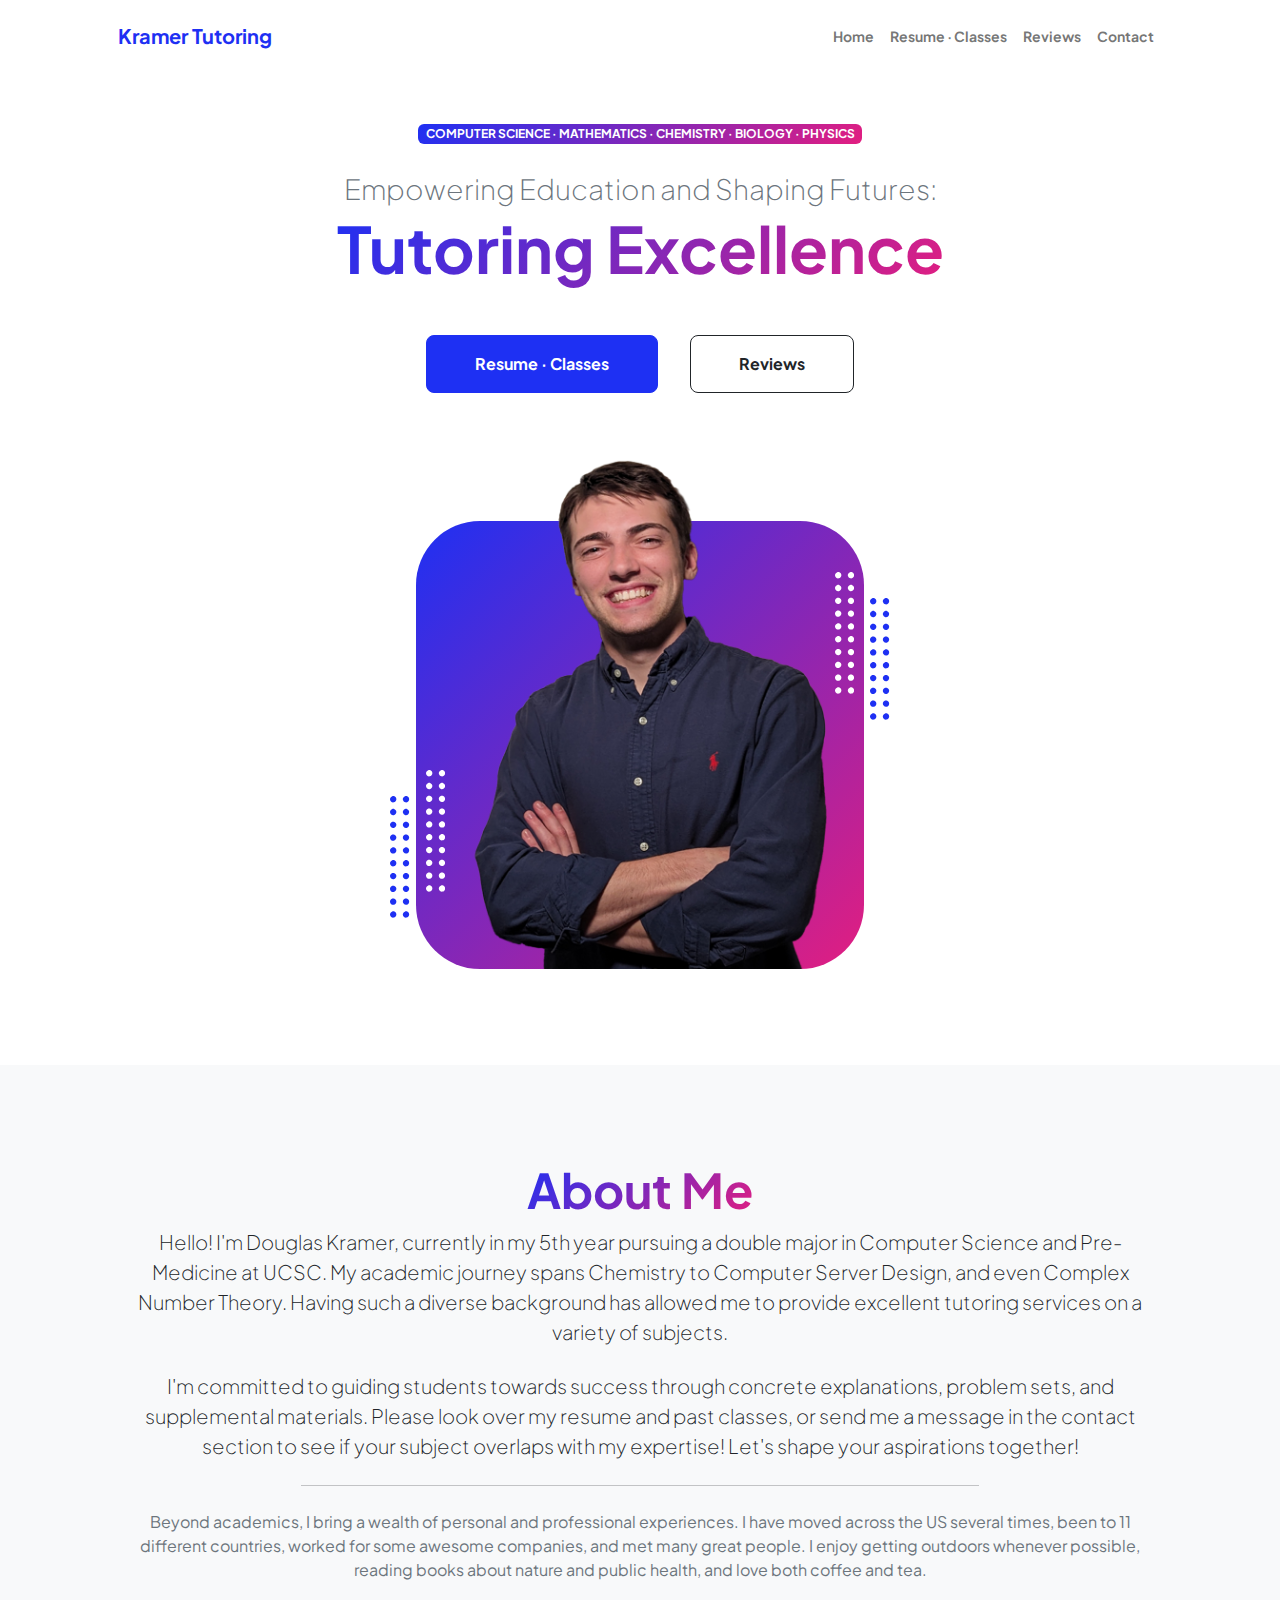
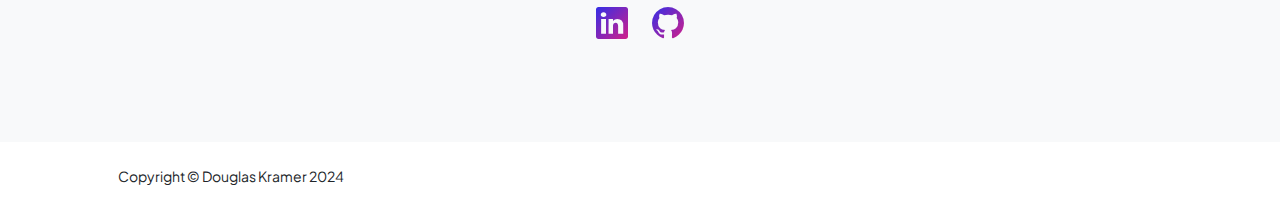
==== index.html @ 191ca3af "fixed Resume page's navbar" ====
<!DOCTYPE html>
<html lang="en">
    <head>
        <meta charset="utf-8" />
        <meta name="viewport" content="width=device-width, initial-scale=1, shrink-to-fit=no" />
        <meta name="description" content="" />
        <meta name="author" content="" />
        <title>Kramer Tutoring</title>
        <!-- Favicon-->
        <link rel="icon" type="image/x-icon" href="assets/favicon.ico" />
        <!-- Custom Google font-->
        <link rel="preconnect" href="https://fonts.googleapis.com" />
        <link rel="preconnect" href="https://fonts.gstatic.com" crossorigin />
        <link href="https://fonts.googleapis.com/css2?family=Plus+Jakarta+Sans:wght@100;200;300;400;500;600;700;800;900&amp;display=swap" rel="stylesheet" />
        <!-- Bootstrap icons-->
        <link href="https://cdn.jsdelivr.net/npm/bootstrap-icons@1.8.1/font/bootstrap-icons.css" rel="stylesheet" />
        <!-- Core theme CSS (includes Bootstrap)-->
        <link href="css/styles.css" rel="stylesheet" />
    </head>
    <body class="d-flex flex-column h-100">
        <main class="flex-shrink-0">
            <!-- Navigation-->
            <nav class="navbar navbar-expand-lg navbar-light bg-white py-3">
                <div class="container px-5">
                    <a class="navbar-brand" href="index.html"><span class="fw-bolder text-primary">Kramer Tutoring</span></a>
                    <button class="navbar-toggler" type="button" data-bs-toggle="collapse" data-bs-target="#navbarSupportedContent" aria-controls="navbarSupportedContent" aria-expanded="false" aria-label="Toggle navigation"><span class="navbar-toggler-icon"></span></button>
                    <div class="collapse navbar-collapse" id="navbarSupportedContent">
                        <ul class="navbar-nav ms-auto mb-2 mb-lg-0 small fw-bolder">
                            <li class="nav-item"><a class="nav-link" href="index.html">Home</a></li>
                            <li class="nav-item"><a class="nav-link" href="resume.html">Resume &middot; Classes</a></li>
                            <li class="nav-item"><a class="nav-link" href="reviews.html">Reviews</a></li>
                            <li class="nav-item"><a class="nav-link" href="contact.html">Contact</a></li>
                        </ul>
                    </div>
                </div>
            </nav>
            <!-- Header-->
            <header class="py-5">
                <div class="container px-5 pb-5">
                    <div class="row gx-5 align-items-center">
                        <div class="col-xxl-5">
                            <!-- Header text content-->
                            <div class="text-center text-xxl-start">
                                <div class="badge bg-gradient-primary-to-secondary text-wrap text-white mb-4"><div class="text-uppercase">Computer Science &middot; Mathematics &middot; Chemistry &middot; Biology &middot; Physics</div></div>
                                <div class="fs-3 fw-light text-muted">Empowering Education and Shaping Futures:</div>
                                <h1 class="display-3 fw-bolder mb-5"><span class="text-gradient d-inline">Tutoring Excellence</span></h1>
                                <div class="d-grid gap-3 d-sm-flex justify-content-sm-center justify-content-xxl-start mb-3">
                                    <a class="btn btn-primary btn-lg px-5 py-3 me-sm-3 fs-6 fw-bolder" href="resume.html">Resume &middot; Classes</a>
                                    <a class="btn btn-outline-dark btn-lg px-5 py-3 fs-6 fw-bolder" href="reviews.html">Reviews</a>
                                </div>
                            </div>
                        </div>
                        <div class="col-xxl-7">
                            <!-- Header profile picture-->
                            <div class="d-flex justify-content-center mt-5 mt-xxl-0">
                                <div class="profile bg-gradient-primary-to-secondary">
                                    <!-- TIP: For best results, use a photo with a transparent background like the demo example below-->
                                    <!-- Watch a tutorial on how to do this on YouTube (link)-->
                                    <img class="profile-img" src="assets/profile1.png" alt="..." />
                                    <div class="dots-1">
                                        <!-- SVG Dots-->
                                        <svg version="1.1" xmlns="http://www.w3.org/2000/svg" xmlns:xlink="http://www.w3.org/1999/xlink" x="0px" y="0px" viewBox="0 0 191.6 1215.4" style="enable-background: new 0 0 191.6 1215.4" xml:space="preserve">
                                            <g transform="translate(0.000000,1280.000000) scale(0.100000,-0.100000)">
                                                <path d="M227.7,12788.6c-105-35-200-141-222-248c-43-206,163-412,369-369c155,32,275,190,260,339c-11,105-90,213-190,262        C383.7,12801.6,289.7,12808.6,227.7,12788.6z"></path>
                                                <path d="M1507.7,12788.6c-151-50-253-216-222-362c25-119,136-230,254-255c194-41,395,142,375,339c-11,105-90,213-190,262        C1663.7,12801.6,1569.7,12808.6,1507.7,12788.6z"></path>
                                                <path d="M227.7,11508.6c-105-35-200-141-222-248c-43-206,163-412,369-369c155,32,275,190,260,339c-11,105-90,213-190,262        C383.7,11521.6,289.7,11528.6,227.7,11508.6z"></path>
                                                <path d="M1507.7,11508.6c-151-50-253-216-222-362c25-119,136-230,254-255c194-41,395,142,375,339c-11,105-90,213-190,262        C1663.7,11521.6,1569.7,11528.6,1507.7,11508.6z"></path>
                                                <path d="M227.7,10228.6c-105-35-200-141-222-248c-43-206,163-412,369-369c155,32,275,190,260,339c-11,105-90,213-190,262        C383.7,10241.6,289.7,10248.6,227.7,10228.6z"></path>
                                                <path d="M1507.7,10228.6c-105-35-200-141-222-248c-43-206,163-412,369-369c155,32,275,190,260,339c-11,105-90,213-190,262        C1663.7,10241.6,1569.7,10248.6,1507.7,10228.6z"></path>
                                                <path d="M227.7,8948.6c-105-35-200-141-222-248c-43-206,163-412,369-369c155,32,275,190,260,339c-11,105-90,213-190,262        C383.7,8961.6,289.7,8968.6,227.7,8948.6z"></path>
                                                <path d="M1507.7,8948.6c-105-35-200-141-222-248c-43-206,163-412,369-369c155,32,275,190,260,339c-11,105-90,213-190,262        C1663.7,8961.6,1569.7,8968.6,1507.7,8948.6z"></path>
                                                <path d="M227.7,7668.6c-105-35-200-141-222-248c-43-206,163-412,369-369c155,32,275,190,260,339c-11,105-90,213-190,262        C383.7,7681.6,289.7,7688.6,227.7,7668.6z"></path>
                                                <path d="M1507.7,7668.6c-105-35-200-141-222-248c-43-206,163-412,369-369c155,32,275,190,260,339c-11,105-90,213-190,262        C1663.7,7681.6,1569.7,7688.6,1507.7,7668.6z"></path>
                                                <path d="M227.7,6388.6c-105-35-200-141-222-248c-43-206,163-412,369-369c155,32,275,190,260,339c-11,105-90,213-190,262        C383.7,6401.6,289.7,6408.6,227.7,6388.6z"></path>
                                                <path d="M1507.7,6388.6c-105-35-200-141-222-248c-43-206,163-412,369-369c155,32,275,190,260,339c-11,105-90,213-190,262        C1663.7,6401.6,1569.7,6408.6,1507.7,6388.6z"></path>
                                                <path d="M227.7,5108.6c-105-35-200-141-222-248c-43-206,163-412,369-369c155,32,275,190,260,339c-11,105-90,213-190,262        C383.7,5121.6,289.7,5128.6,227.7,5108.6z"></path>
                                                <path d="M1507.7,5108.6c-105-35-200-141-222-248c-43-206,163-412,369-369c155,32,275,190,260,339c-11,105-90,213-190,262        C1663.7,5121.6,1569.7,5128.6,1507.7,5108.6z"></path>
                                                <path d="M227.7,3828.6c-105-35-200-141-222-248c-43-206,163-412,369-369c155,32,275,190,260,339c-11,105-90,213-190,262        C383.7,3841.6,289.7,3848.6,227.7,3828.6z"></path>
                                                <path d="M1507.7,3828.6c-105-35-200-141-222-248c-43-206,163-412,369-369c155,32,275,190,260,339c-11,105-90,213-190,262        C1663.7,3841.6,1569.7,3848.6,1507.7,3828.6z"></path>
                                                <path d="M227.7,2548.6c-105-35-200-141-222-248c-43-206,163-412,369-369c155,32,275,190,260,339c-11,105-90,213-190,262        C383.7,2561.6,289.7,2568.6,227.7,2548.6z"></path>
                                                <path d="M1507.7,2548.6c-105-35-200-141-222-248c-43-206,163-412,369-369c155,32,275,190,260,339c-11,105-90,213-190,262        C1663.7,2561.6,1569.7,2568.6,1507.7,2548.6z"></path>
                                                <path d="M227.7,1268.6c-105-35-200-141-222-248c-43-206,163-412,369-369c155,32,275,190,260,339c-11,105-90,213-190,262        C383.7,1281.6,289.7,1288.6,227.7,1268.6z"></path>
                                                <path d="M1507.7,1268.6c-105-35-200-141-222-248c-43-206,163-412,369-369c155,32,275,190,260,339c-11,105-90,213-190,262        C1663.7,1281.6,1569.7,1288.6,1507.7,1268.6z"></path>
                                            </g>
                                        </svg>
                                        <!-- END of SVG dots-->
                                    </div>
                                    <div class="dots-2">
                                        <!-- SVG Dots-->
                                        <svg version="1.1" xmlns="http://www.w3.org/2000/svg" xmlns:xlink="http://www.w3.org/1999/xlink" x="0px" y="0px" viewBox="0 0 191.6 1215.4" style="enable-background: new 0 0 191.6 1215.4" xml:space="preserve">
                                            <g transform="translate(0.000000,1280.000000) scale(0.100000,-0.100000)">
                                                <path d="M227.7,12788.6c-105-35-200-141-222-248c-43-206,163-412,369-369c155,32,275,190,260,339c-11,105-90,213-190,262        C383.7,12801.6,289.7,12808.6,227.7,12788.6z"></path>
                                                <path d="M1507.7,12788.6c-151-50-253-216-222-362c25-119,136-230,254-255c194-41,395,142,375,339c-11,105-90,213-190,262        C1663.7,12801.6,1569.7,12808.6,1507.7,12788.6z"></path>
                                                <path d="M227.7,11508.6c-105-35-200-141-222-248c-43-206,163-412,369-369c155,32,275,190,260,339c-11,105-90,213-190,262        C383.7,11521.6,289.7,11528.6,227.7,11508.6z"></path>
                                                <path d="M1507.7,11508.6c-151-50-253-216-222-362c25-119,136-230,254-255c194-41,395,142,375,339c-11,105-90,213-190,262        C1663.7,11521.6,1569.7,11528.6,1507.7,11508.6z"></path>
                                                <path d="M227.7,10228.6c-105-35-200-141-222-248c-43-206,163-412,369-369c155,32,275,190,260,339c-11,105-90,213-190,262        C383.7,10241.6,289.7,10248.6,227.7,10228.6z"></path>
                                                <path d="M1507.7,10228.6c-105-35-200-141-222-248c-43-206,163-412,369-369c155,32,275,190,260,339c-11,105-90,213-190,262        C1663.7,10241.6,1569.7,10248.6,1507.7,10228.6z"></path>
                                                <path d="M227.7,8948.6c-105-35-200-141-222-248c-43-206,163-412,369-369c155,32,275,190,260,339c-11,105-90,213-190,262        C383.7,8961.6,289.7,8968.6,227.7,8948.6z"></path>
                                                <path d="M1507.7,8948.6c-105-35-200-141-222-248c-43-206,163-412,369-369c155,32,275,190,260,339c-11,105-90,213-190,262        C1663.7,8961.6,1569.7,8968.6,1507.7,8948.6z"></path>
                                                <path d="M227.7,7668.6c-105-35-200-141-222-248c-43-206,163-412,369-369c155,32,275,190,260,339c-11,105-90,213-190,262        C383.7,7681.6,289.7,7688.6,227.7,7668.6z"></path>
                                                <path d="M1507.7,7668.6c-105-35-200-141-222-248c-43-206,163-412,369-369c155,32,275,190,260,339c-11,105-90,213-190,262        C1663.7,7681.6,1569.7,7688.6,1507.7,7668.6z"></path>
                                                <path d="M227.7,6388.6c-105-35-200-141-222-248c-43-206,163-412,369-369c155,32,275,190,260,339c-11,105-90,213-190,262        C383.7,6401.6,289.7,6408.6,227.7,6388.6z"></path>
                                                <path d="M1507.7,6388.6c-105-35-200-141-222-248c-43-206,163-412,369-369c155,32,275,190,260,339c-11,105-90,213-190,262        C1663.7,6401.6,1569.7,6408.6,1507.7,6388.6z"></path>
                                                <path d="M227.7,5108.6c-105-35-200-141-222-248c-43-206,163-412,369-369c155,32,275,190,260,339c-11,105-90,213-190,262        C383.7,5121.6,289.7,5128.6,227.7,5108.6z"></path>
                                                <path d="M1507.7,5108.6c-105-35-200-141-222-248c-43-206,163-412,369-369c155,32,275,190,260,339c-11,105-90,213-190,262        C1663.7,5121.6,1569.7,5128.6,1507.7,5108.6z"></path>
                                                <path d="M227.7,3828.6c-105-35-200-141-222-248c-43-206,163-412,369-369c155,32,275,190,260,339c-11,105-90,213-190,262        C383.7,3841.6,289.7,3848.6,227.7,3828.6z"></path>
                                                <path d="M1507.7,3828.6c-105-35-200-141-222-248c-43-206,163-412,369-369c155,32,275,190,260,339c-11,105-90,213-190,262        C1663.7,3841.6,1569.7,3848.6,1507.7,3828.6z"></path>
                                                <path d="M227.7,2548.6c-105-35-200-141-222-248c-43-206,163-412,369-369c155,32,275,190,260,339c-11,105-90,213-190,262        C383.7,2561.6,289.7,2568.6,227.7,2548.6z"></path>
                                                <path d="M1507.7,2548.6c-105-35-200-141-222-248c-43-206,163-412,369-369c155,32,275,190,260,339c-11,105-90,213-190,262        C1663.7,2561.6,1569.7,2568.6,1507.7,2548.6z"></path>
                                                <path d="M227.7,1268.6c-105-35-200-141-222-248c-43-206,163-412,369-369c155,32,275,190,260,339c-11,105-90,213-190,262        C383.7,1281.6,289.7,1288.6,227.7,1268.6z"></path>
                                                <path d="M1507.7,1268.6c-105-35-200-141-222-248c-43-206,163-412,369-369c155,32,275,190,260,339c-11,105-90,213-190,262        C1663.7,1281.6,1569.7,1288.6,1507.7,1268.6z"></path>
                                            </g>
                                        </svg>
                                        <!-- END of SVG dots-->
                                    </div>
                                    <div class="dots-3">
                                        <!-- SVG Dots-->
                                        <svg version="1.1" xmlns="http://www.w3.org/2000/svg" xmlns:xlink="http://www.w3.org/1999/xlink" x="0px" y="0px" viewBox="0 0 191.6 1215.4" style="enable-background: new 0 0 191.6 1215.4" xml:space="preserve">
                                            <g transform="translate(0.000000,1280.000000) scale(0.100000,-0.100000)">
                                                <path d="M227.7,12788.6c-105-35-200-141-222-248c-43-206,163-412,369-369c155,32,275,190,260,339c-11,105-90,213-190,262        C383.7,12801.6,289.7,12808.6,227.7,12788.6z"></path>
                                                <path d="M1507.7,12788.6c-151-50-253-216-222-362c25-119,136-230,254-255c194-41,395,142,375,339c-11,105-90,213-190,262        C1663.7,12801.6,1569.7,12808.6,1507.7,12788.6z"></path>
                                                <path d="M227.7,11508.6c-105-35-200-141-222-248c-43-206,163-412,369-369c155,32,275,190,260,339c-11,105-90,213-190,262        C383.7,11521.6,289.7,11528.6,227.7,11508.6z"></path>
                                                <path d="M1507.7,11508.6c-151-50-253-216-222-362c25-119,136-230,254-255c194-41,395,142,375,339c-11,105-90,213-190,262        C1663.7,11521.6,1569.7,11528.6,1507.7,11508.6z"></path>
                                                <path d="M227.7,10228.6c-105-35-200-141-222-248c-43-206,163-412,369-369c155,32,275,190,260,339c-11,105-90,213-190,262        C383.7,10241.6,289.7,10248.6,227.7,10228.6z"></path>
                                                <path d="M1507.7,10228.6c-105-35-200-141-222-248c-43-206,163-412,369-369c155,32,275,190,260,339c-11,105-90,213-190,262        C1663.7,10241.6,1569.7,10248.6,1507.7,10228.6z"></path>
                                                <path d="M227.7,8948.6c-105-35-200-141-222-248c-43-206,163-412,369-369c155,32,275,190,260,339c-11,105-90,213-190,262        C383.7,8961.6,289.7,8968.6,227.7,8948.6z"></path>
                                                <path d="M1507.7,8948.6c-105-35-200-141-222-248c-43-206,163-412,369-369c155,32,275,190,260,339c-11,105-90,213-190,262        C1663.7,8961.6,1569.7,8968.6,1507.7,8948.6z"></path>
                                                <path d="M227.7,7668.6c-105-35-200-141-222-248c-43-206,163-412,369-369c155,32,275,190,260,339c-11,105-90,213-190,262        C383.7,7681.6,289.7,7688.6,227.7,7668.6z"></path>
                                                <path d="M1507.7,7668.6c-105-35-200-141-222-248c-43-206,163-412,369-369c155,32,275,190,260,339c-11,105-90,213-190,262        C1663.7,7681.6,1569.7,7688.6,1507.7,7668.6z"></path>
                                                <path d="M227.7,6388.6c-105-35-200-141-222-248c-43-206,163-412,369-369c155,32,275,190,260,339c-11,105-90,213-190,262        C383.7,6401.6,289.7,6408.6,227.7,6388.6z"></path>
                                                <path d="M1507.7,6388.6c-105-35-200-141-222-248c-43-206,163-412,369-369c155,32,275,190,260,339c-11,105-90,213-190,262        C1663.7,6401.6,1569.7,6408.6,1507.7,6388.6z"></path>
                                                <path d="M227.7,5108.6c-105-35-200-141-222-248c-43-206,163-412,369-369c155,32,275,190,260,339c-11,105-90,213-190,262        C383.7,5121.6,289.7,5128.6,227.7,5108.6z"></path>
                                                <path d="M1507.7,5108.6c-105-35-200-141-222-248c-43-206,163-412,369-369c155,32,275,190,260,339c-11,105-90,213-190,262        C1663.7,5121.6,1569.7,5128.6,1507.7,5108.6z"></path>
                                                <path d="M227.7,3828.6c-105-35-200-141-222-248c-43-206,163-412,369-369c155,32,275,190,260,339c-11,105-90,213-190,262        C383.7,3841.6,289.7,3848.6,227.7,3828.6z"></path>
                                                <path d="M1507.7,3828.6c-105-35-200-141-222-248c-43-206,163-412,369-369c155,32,275,190,260,339c-11,105-90,213-190,262        C1663.7,3841.6,1569.7,3848.6,1507.7,3828.6z"></path>
                                                <path d="M227.7,2548.6c-105-35-200-141-222-248c-43-206,163-412,369-369c155,32,275,190,260,339c-11,105-90,213-190,262        C383.7,2561.6,289.7,2568.6,227.7,2548.6z"></path>
                                                <path d="M1507.7,2548.6c-105-35-200-141-222-248c-43-206,163-412,369-369c155,32,275,190,260,339c-11,105-90,213-190,262        C1663.7,2561.6,1569.7,2568.6,1507.7,2548.6z"></path>
                                                <path d="M227.7,1268.6c-105-35-200-141-222-248c-43-206,163-412,369-369c155,32,275,190,260,339c-11,105-90,213-190,262        C383.7,1281.6,289.7,1288.6,227.7,1268.6z"></path>
                                                <path d="M1507.7,1268.6c-105-35-200-141-222-248c-43-206,163-412,369-369c155,32,275,190,260,339c-11,105-90,213-190,262        C1663.7,1281.6,1569.7,1288.6,1507.7,1268.6z"></path>
                                            </g>
                                        </svg>
                                        <!-- END of SVG dots-->
                                    </div>
                                    <div class="dots-4">
                                        <!-- SVG Dots-->
                                        <svg version="1.1" xmlns="http://www.w3.org/2000/svg" xmlns:xlink="http://www.w3.org/1999/xlink" x="0px" y="0px" viewBox="0 0 191.6 1215.4" style="enable-background: new 0 0 191.6 1215.4" xml:space="preserve">
                                            <g transform="translate(0.000000,1280.000000) scale(0.100000,-0.100000)">
                                                <path d="M227.7,12788.6c-105-35-200-141-222-248c-43-206,163-412,369-369c155,32,275,190,260,339c-11,105-90,213-190,262        C383.7,12801.6,289.7,12808.6,227.7,12788.6z"></path>
                                                <path d="M1507.7,12788.6c-151-50-253-216-222-362c25-119,136-230,254-255c194-41,395,142,375,339c-11,105-90,213-190,262        C1663.7,12801.6,1569.7,12808.6,1507.7,12788.6z"></path>
                                                <path d="M227.7,11508.6c-105-35-200-141-222-248c-43-206,163-412,369-369c155,32,275,190,260,339c-11,105-90,213-190,262        C383.7,11521.6,289.7,11528.6,227.7,11508.6z"></path>
                                                <path d="M1507.7,11508.6c-151-50-253-216-222-362c25-119,136-230,254-255c194-41,395,142,375,339c-11,105-90,213-190,262        C1663.7,11521.6,1569.7,11528.6,1507.7,11508.6z"></path>
                                                <path d="M227.7,10228.6c-105-35-200-141-222-248c-43-206,163-412,369-369c155,32,275,190,260,339c-11,105-90,213-190,262        C383.7,10241.6,289.7,10248.6,227.7,10228.6z"></path>
                                                <path d="M1507.7,10228.6c-105-35-200-141-222-248c-43-206,163-412,369-369c155,32,275,190,260,339c-11,105-90,213-190,262        C1663.7,10241.6,1569.7,10248.6,1507.7,10228.6z"></path>
                                                <path d="M227.7,8948.6c-105-35-200-141-222-248c-43-206,163-412,369-369c155,32,275,190,260,339c-11,105-90,213-190,262        C383.7,8961.6,289.7,8968.6,227.7,8948.6z"></path>
                                                <path d="M1507.7,8948.6c-105-35-200-141-222-248c-43-206,163-412,369-369c155,32,275,190,260,339c-11,105-90,213-190,262        C1663.7,8961.6,1569.7,8968.6,1507.7,8948.6z"></path>
                                                <path d="M227.7,7668.6c-105-35-200-141-222-248c-43-206,163-412,369-369c155,32,275,190,260,339c-11,105-90,213-190,262        C383.7,7681.6,289.7,7688.6,227.7,7668.6z"></path>
                                                <path d="M1507.7,7668.6c-105-35-200-141-222-248c-43-206,163-412,369-369c155,32,275,190,260,339c-11,105-90,213-190,262        C1663.7,7681.6,1569.7,7688.6,1507.7,7668.6z"></path>
                                                <path d="M227.7,6388.6c-105-35-200-141-222-248c-43-206,163-412,369-369c155,32,275,190,260,339c-11,105-90,213-190,262        C383.7,6401.6,289.7,6408.6,227.7,6388.6z"></path>
                                                <path d="M1507.7,6388.6c-105-35-200-141-222-248c-43-206,163-412,369-369c155,32,275,190,260,339c-11,105-90,213-190,262        C1663.7,6401.6,1569.7,6408.6,1507.7,6388.6z"></path>
                                                <path d="M227.7,5108.6c-105-35-200-141-222-248c-43-206,163-412,369-369c155,32,275,190,260,339c-11,105-90,213-190,262        C383.7,5121.6,289.7,5128.6,227.7,5108.6z"></path>
                                                <path d="M1507.7,5108.6c-105-35-200-141-222-248c-43-206,163-412,369-369c155,32,275,190,260,339c-11,105-90,213-190,262        C1663.7,5121.6,1569.7,5128.6,1507.7,5108.6z"></path>
                                                <path d="M227.7,3828.6c-105-35-200-141-222-248c-43-206,163-412,369-369c155,32,275,190,260,339c-11,105-90,213-190,262        C383.7,3841.6,289.7,3848.6,227.7,3828.6z"></path>
                                                <path d="M1507.7,3828.6c-105-35-200-141-222-248c-43-206,163-412,369-369c155,32,275,190,260,339c-11,105-90,213-190,262        C1663.7,3841.6,1569.7,3848.6,1507.7,3828.6z"></path>
                                                <path d="M227.7,2548.6c-105-35-200-141-222-248c-43-206,163-412,369-369c155,32,275,190,260,339c-11,105-90,213-190,262        C383.7,2561.6,289.7,2568.6,227.7,2548.6z"></path>
                                                <path d="M1507.7,2548.6c-105-35-200-141-222-248c-43-206,163-412,369-369c155,32,275,190,260,339c-11,105-90,213-190,262        C1663.7,2561.6,1569.7,2568.6,1507.7,2548.6z"></path>
                                                <path d="M227.7,1268.6c-105-35-200-141-222-248c-43-206,163-412,369-369c155,32,275,190,260,339c-11,105-90,213-190,262        C383.7,1281.6,289.7,1288.6,227.7,1268.6z"></path>
                                                <path d="M1507.7,1268.6c-105-35-200-141-222-248c-43-206,163-412,369-369c155,32,275,190,260,339c-11,105-90,213-190,262        C1663.7,1281.6,1569.7,1288.6,1507.7,1268.6z"></path>
                                            </g>
                                        </svg>
                                        <!-- END of SVG dots-->
                                    </div>
                                </div>
                            </div>
                        </div>
                    </div>
                </div>
            </header>
            <!-- About Section-->
            <section class="bg-light py-5">
                <div class="container px-5">
                    <div class="row gx-5 justify-content-center">
                        <div class="col-xxl-8">
                            <div class="text-center my-5">
                                <h2 class="display-5 fw-bolder"><span class="text-gradient d-inline">About Me</span></h2>
                                <p class="lead fw-light mb-4">Hello! I'm Douglas Kramer, currently in my 5th year pursuing a double major in Computer Science and Pre-Medicine at UCSC. My academic journey spans Chemistry to Computer Server Design, and even Complex Number Theory. Having such a diverse background has allowed me to provide excellent tutoring services on a variety of subjects.
                                    </p>
                                <p class="lead fw-light mb-4">I'm committed to guiding students towards success through concrete explanations, problem sets, and supplemental materials. Please look over my resume and past classes, or send me a message in the contact section to see if your subject overlaps with my expertise! Let's shape your aspirations together!
                                    </p>
                                <hr class="my-4 mx-auto" style="width:65%"/>
                                <p class="text-muted">Beyond academics, I bring a wealth of personal and professional experiences. I have moved across the US several times, been to 11 different countries, worked for some awesome companies, and met many great people. I enjoy getting outdoors whenever possible, reading books about nature and public health, and love both coffee and tea.
                                    </p>
                                <div class="d-flex justify-content-center fs-2 gap-4">
                                    <!-- <a class="text-gradient" href="#!"><i class="bi bi-twitter"></i></a> -->
                                    <a class="text-gradient" href="https://www.linkedin.com/in/dekramer-business/"><i class="bi bi-linkedin"></i></a>
                                    <a class="text-gradient" href="https://github.com/dekramer-business"><i class="bi bi-github"></i></a>
                                </div>
                            </div>
                        </div>
                    </div>
                </div>
            </section>
        </main>
        <!-- Footer-->
        <footer class="bg-white py-4 mt-auto">
            <div class="container px-5">
                <div class="row align-items-center justify-content-between flex-column flex-sm-row">
                    <div class="col-auto"><div class="small m-0">Copyright &copy; Douglas Kramer 2024</div></div>
                    <!-- <div class="col-auto">
                        <a class="small" href="#!">Privacy</a>
                        <span class="mx-1">&middot;</span>
                        <a class="small" href="#!">Terms</a>
                        <span class="mx-1">&middot;</span>
                        <a class="small" href="#!">Contact</a>
                    </div> -->
                </div>
            </div>
        </footer>
        <!-- Bootstrap core JS-->
        <script src="https://cdn.jsdelivr.net/npm/bootstrap@5.2.3/dist/js/bootstrap.bundle.min.js"></script>
        <!-- Core theme JS-->
        <script src="js/scripts.js"></script>
    </body>
</html>
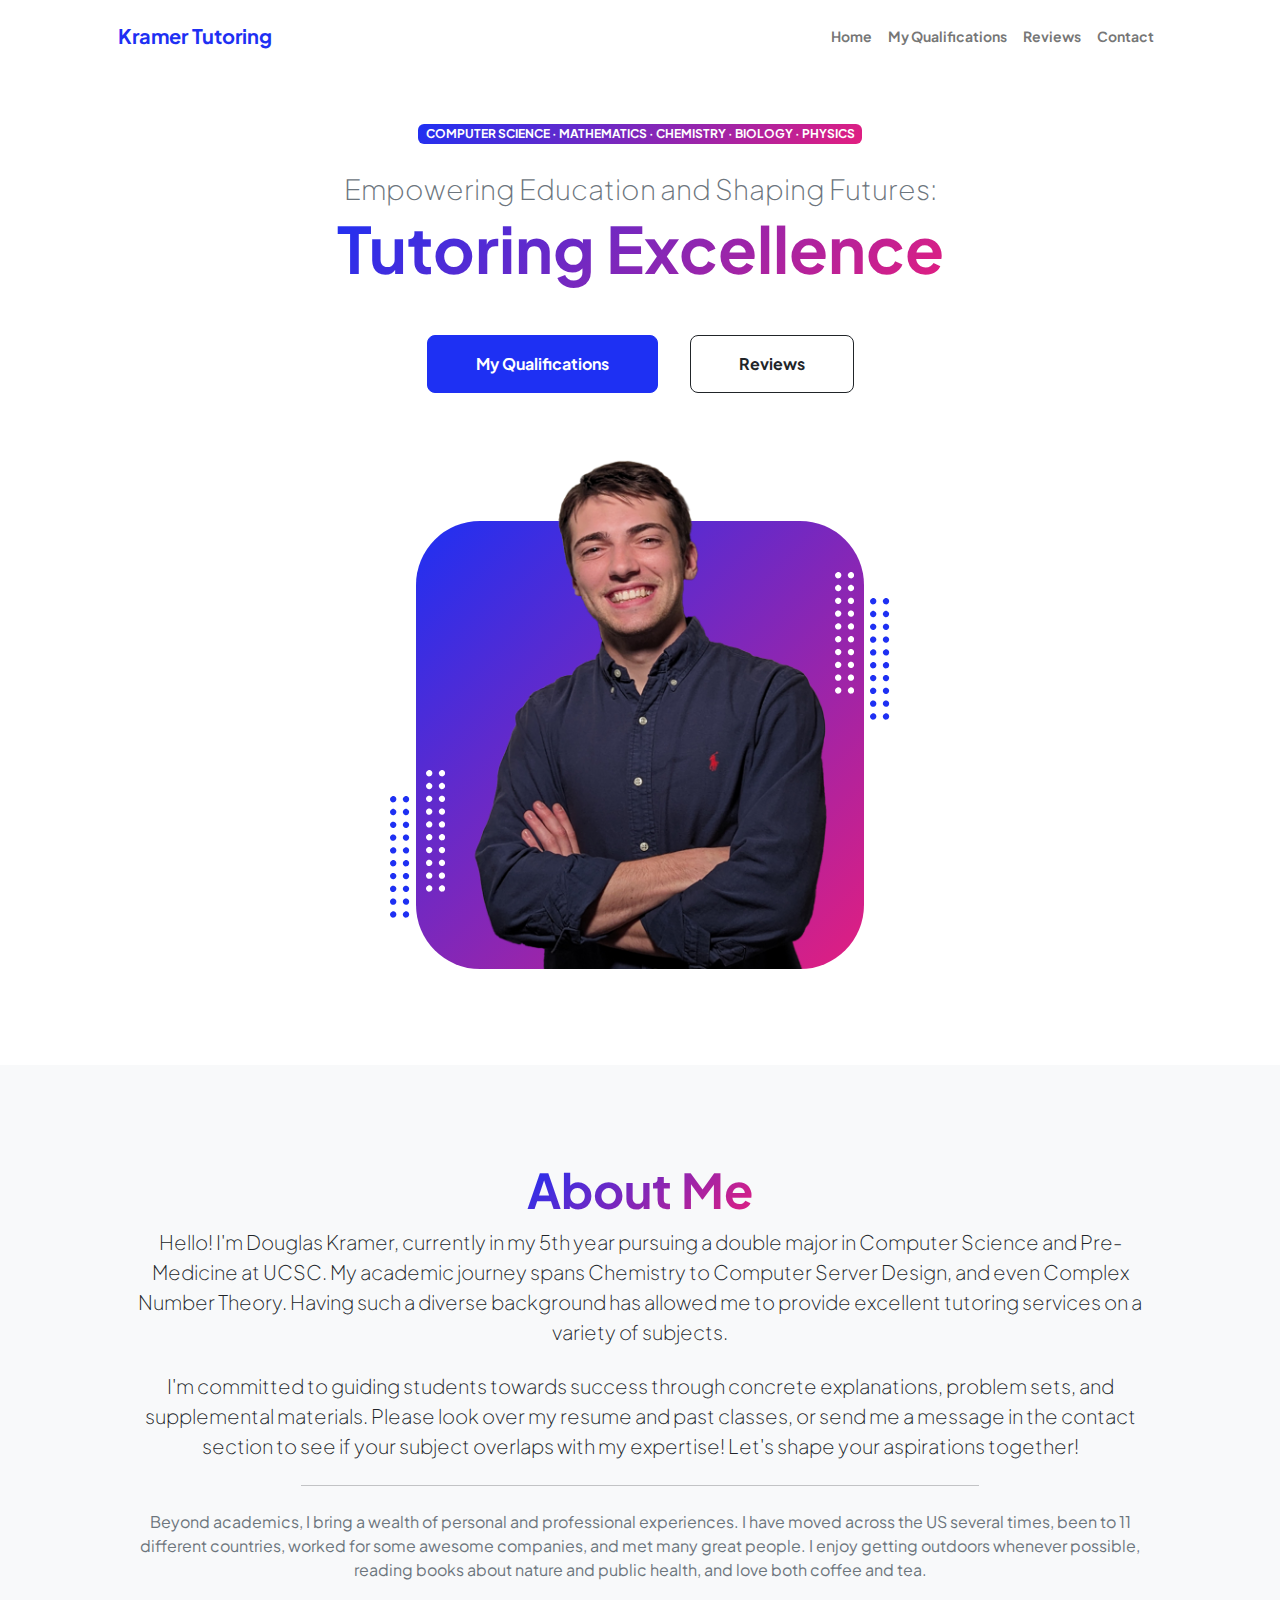
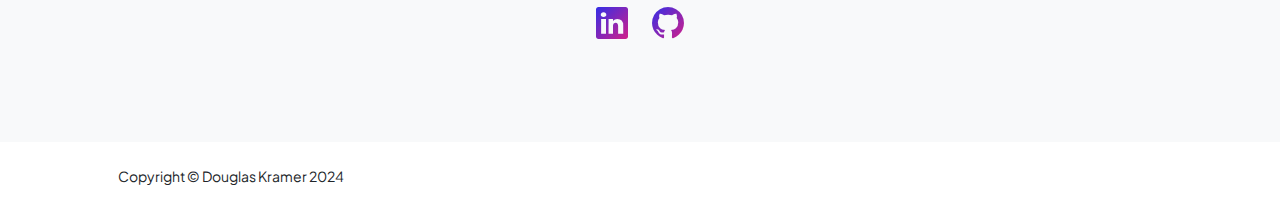
==== commit 0432d9b1: "fixed resume page, change nav bars around. Added download resume link." ====
--- a/index.html
+++ b/index.html
@@ -7,7 +7,7 @@
         <meta name="author" content="" />
         <title>Kramer Tutoring</title>
         <!-- Favicon-->
-        <link rel="icon" type="image/x-icon" href="assets/favicon.ico" />
+        <link rel="icon" type="image/x-icon" href="assets/icon.ico" />
         <!-- Custom Google font-->
         <link rel="preconnect" href="https://fonts.googleapis.com" />
         <link rel="preconnect" href="https://fonts.gstatic.com" crossorigin />
@@ -27,7 +27,7 @@
                     <div class="collapse navbar-collapse" id="navbarSupportedContent">
                         <ul class="navbar-nav ms-auto mb-2 mb-lg-0 small fw-bolder">
                             <li class="nav-item"><a class="nav-link" href="index.html">Home</a></li>
-                            <li class="nav-item"><a class="nav-link" href="resume.html">Resume &middot; Classes</a></li>
+                            <li class="nav-item"><a class="nav-link" href="resume.html">My Qualifications</a></li>
                             <li class="nav-item"><a class="nav-link" href="reviews.html">Reviews</a></li>
                             <li class="nav-item"><a class="nav-link" href="contact.html">Contact</a></li>
                         </ul>
@@ -45,7 +45,7 @@
                                 <div class="fs-3 fw-light text-muted">Empowering Education and Shaping Futures:</div>
                                 <h1 class="display-3 fw-bolder mb-5"><span class="text-gradient d-inline">Tutoring Excellence</span></h1>
                                 <div class="d-grid gap-3 d-sm-flex justify-content-sm-center justify-content-xxl-start mb-3">
-                                    <a class="btn btn-primary btn-lg px-5 py-3 me-sm-3 fs-6 fw-bolder" href="resume.html">Resume &middot; Classes</a>
+                                    <a class="btn btn-primary btn-lg px-5 py-3 me-sm-3 fs-6 fw-bolder" href="resume.html">My Qualifications</a>
                                     <a class="btn btn-outline-dark btn-lg px-5 py-3 fs-6 fw-bolder" href="reviews.html">Reviews</a>
                                 </div>
                             </div>
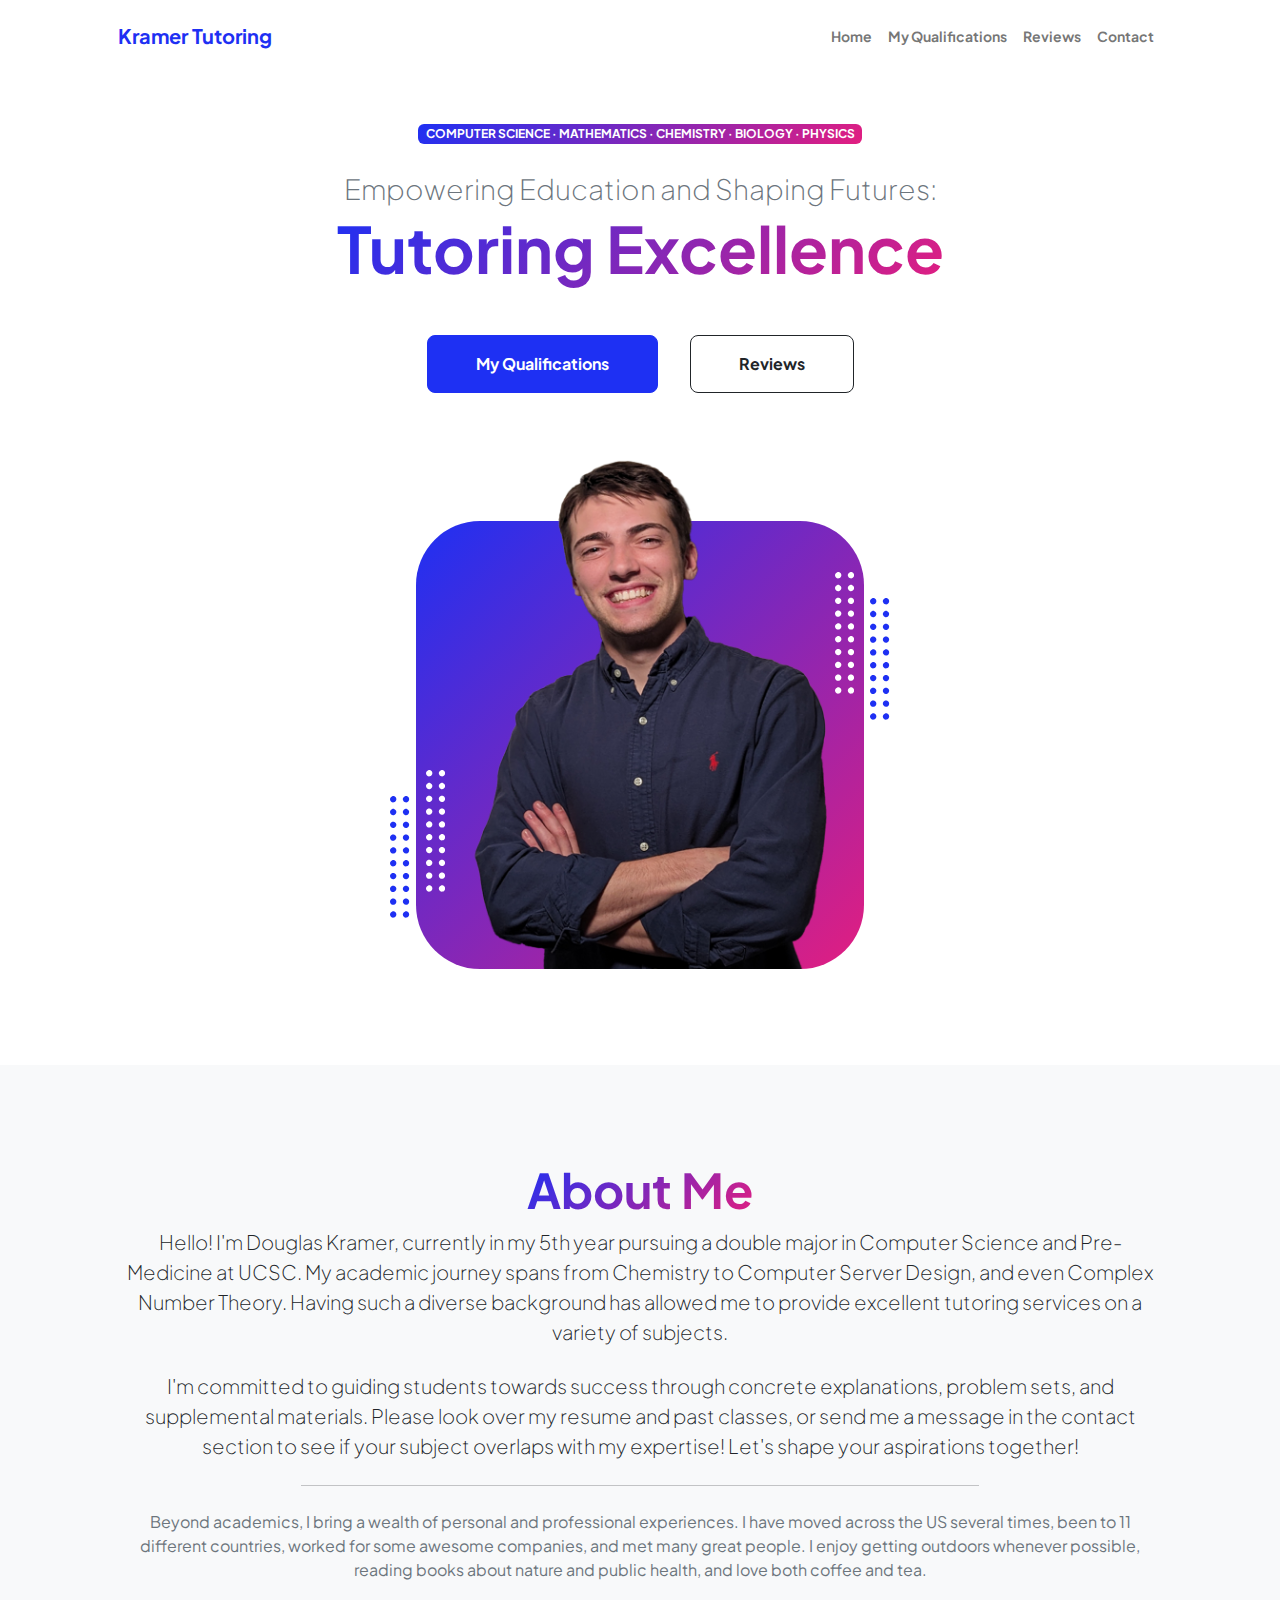
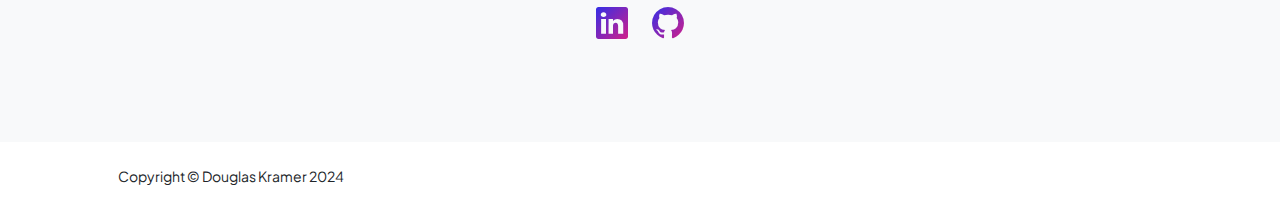
==== commit d66a10b7: "small grammar changes" ====
--- a/index.html
+++ b/index.html
@@ -182,7 +182,7 @@
                         <div class="col-xxl-8">
                             <div class="text-center my-5">
                                 <h2 class="display-5 fw-bolder"><span class="text-gradient d-inline">About Me</span></h2>
-                                <p class="lead fw-light mb-4">Hello! I'm Douglas Kramer, currently in my 5th year pursuing a double major in Computer Science and Pre-Medicine at UCSC. My academic journey spans Chemistry to Computer Server Design, and even Complex Number Theory. Having such a diverse background has allowed me to provide excellent tutoring services on a variety of subjects.
+                                <p class="lead fw-light mb-4">Hello! I'm Douglas Kramer, currently in my 5th year pursuing a double major in Computer Science and Pre-Medicine at UCSC. My academic journey spans from Chemistry to Computer Server Design, and even Complex Number Theory. Having such a diverse background has allowed me to provide excellent tutoring services on a variety of subjects.
                                     </p>
                                 <p class="lead fw-light mb-4">I'm committed to guiding students towards success through concrete explanations, problem sets, and supplemental materials. Please look over my resume and past classes, or send me a message in the contact section to see if your subject overlaps with my expertise! Let's shape your aspirations together!
                                     </p>
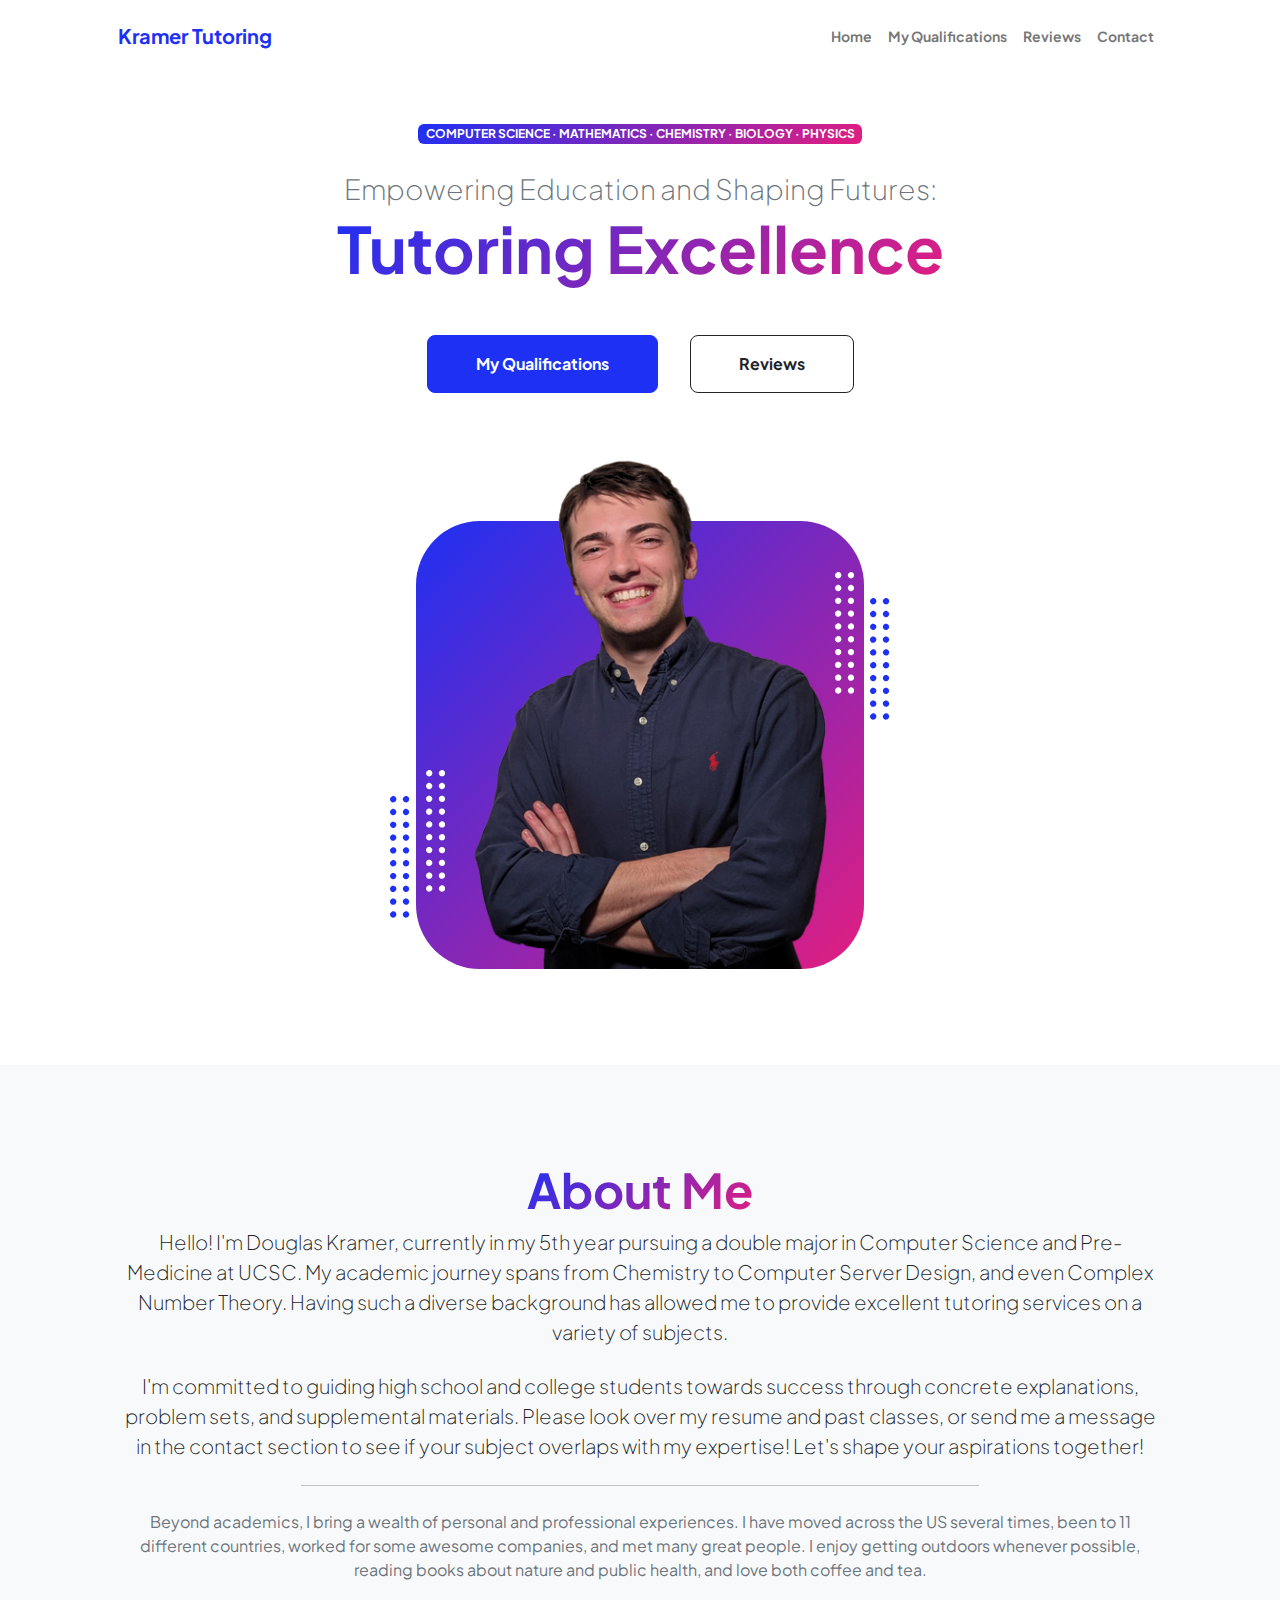
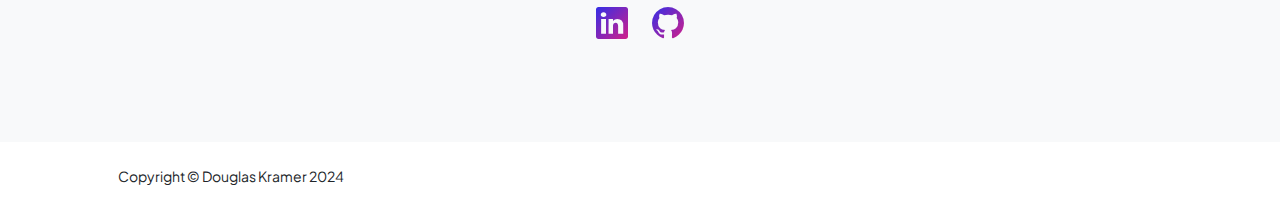
==== commit 74c1ba6c: "whoa, its almost done" ====
--- a/index.html
+++ b/index.html
@@ -184,7 +184,7 @@
                                 <h2 class="display-5 fw-bolder"><span class="text-gradient d-inline">About Me</span></h2>
                                 <p class="lead fw-light mb-4">Hello! I'm Douglas Kramer, currently in my 5th year pursuing a double major in Computer Science and Pre-Medicine at UCSC. My academic journey spans from Chemistry to Computer Server Design, and even Complex Number Theory. Having such a diverse background has allowed me to provide excellent tutoring services on a variety of subjects.
                                     </p>
-                                <p class="lead fw-light mb-4">I'm committed to guiding students towards success through concrete explanations, problem sets, and supplemental materials. Please look over my resume and past classes, or send me a message in the contact section to see if your subject overlaps with my expertise! Let's shape your aspirations together!
+                                <p class="lead fw-light mb-4">I'm committed to guiding high school and college students towards success through concrete explanations, problem sets, and supplemental materials. Please look over my resume and past classes, or send me a message in the contact section to see if your subject overlaps with my expertise! Let's shape your aspirations together!
                                     </p>
                                 <hr class="my-4 mx-auto" style="width:65%"/>
                                 <p class="text-muted">Beyond academics, I bring a wealth of personal and professional experiences. I have moved across the US several times, been to 11 different countries, worked for some awesome companies, and met many great people. I enjoy getting outdoors whenever possible, reading books about nature and public health, and love both coffee and tea.
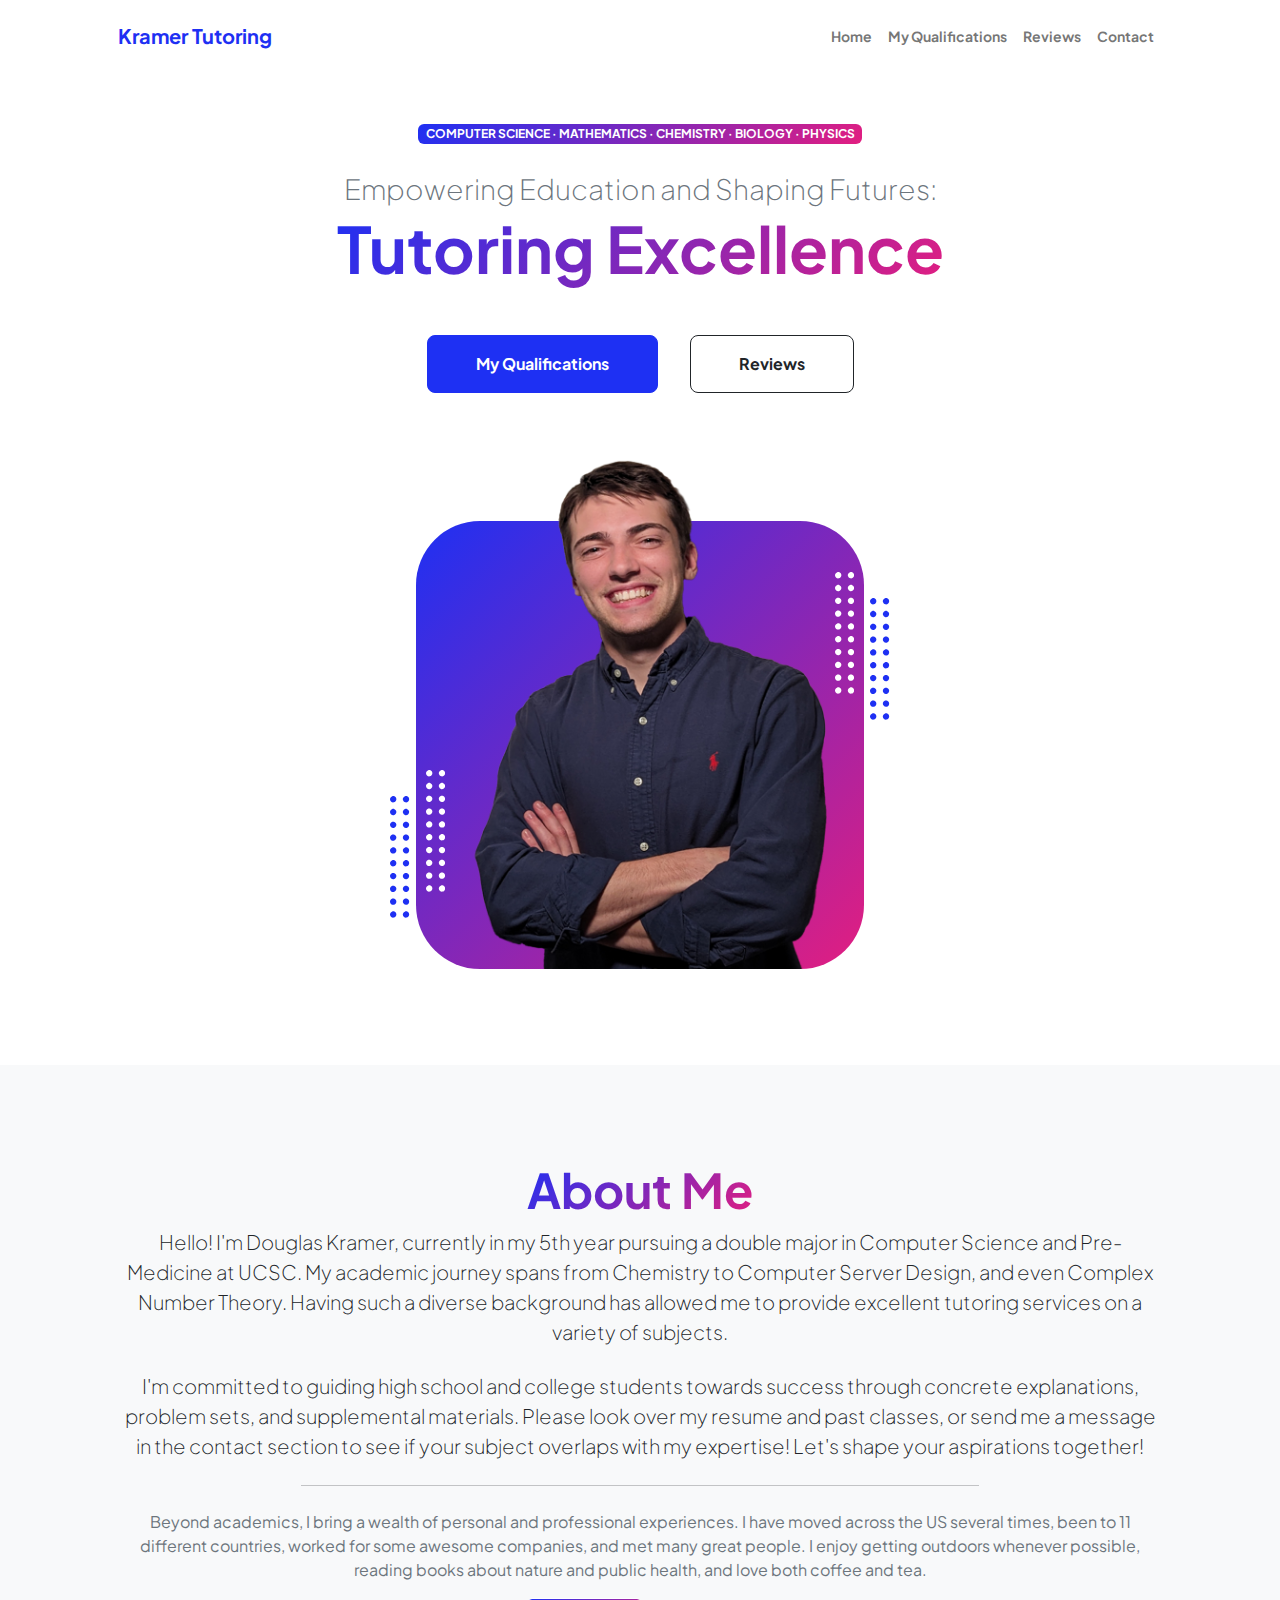
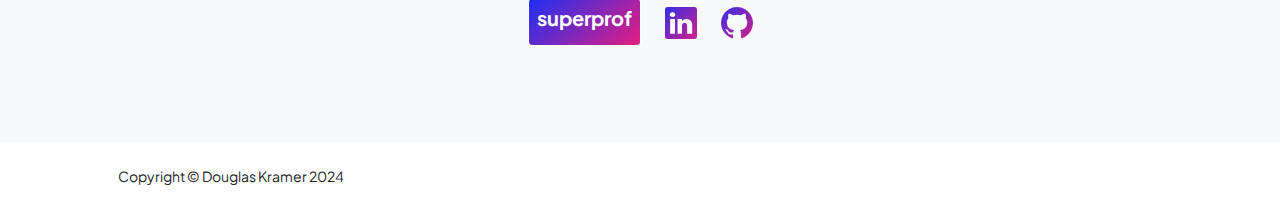
==== commit 60fc15df: "added superprof button" ====
--- a/index.html
+++ b/index.html
@@ -191,6 +191,12 @@
                                     </p>
                                 <div class="d-flex justify-content-center fs-2 gap-4">
                                     <!-- <a class="text-gradient" href="#!"><i class="bi bi-twitter"></i></a> -->
+                                    <!-- <div class="d-grid gap-3 d-sm-flex justify-content-sm-center justify-content-xxl-start mb-3">
+                                        <a class="btn btn-primary btn-lg px-5 py-3 me-sm-3 fs-6 fw-bolder" href="resume.html">My Qualifications</a>
+                                        <a class="btn btn-outline-dark btn-lg px-5 py-3 fs-6 fw-bolder" href="reviews.html">Reviews</a>
+                                    </div> -->
+                                    <!-- <div class="btn btn-lg bg-gradient-primary-to-secondary rounded-1 text-wrap p-1"> -->
+                                    <a class="btn bg-gradient-primary-to-secondary btn-sm fs-5 fw-bolder text-white" style="border-color: inherit;" href="https://www.superprof.com/computer-science-and-pre-medical-student-santa-cruz-teach-computer-science-mathematics-chemistry-biology-and.html">superprof</a>
                                     <a class="text-gradient" href="https://www.linkedin.com/in/dekramer-business/"><i class="bi bi-linkedin"></i></a>
                                     <a class="text-gradient" href="https://github.com/dekramer-business"><i class="bi bi-github"></i></a>
                                 </div>
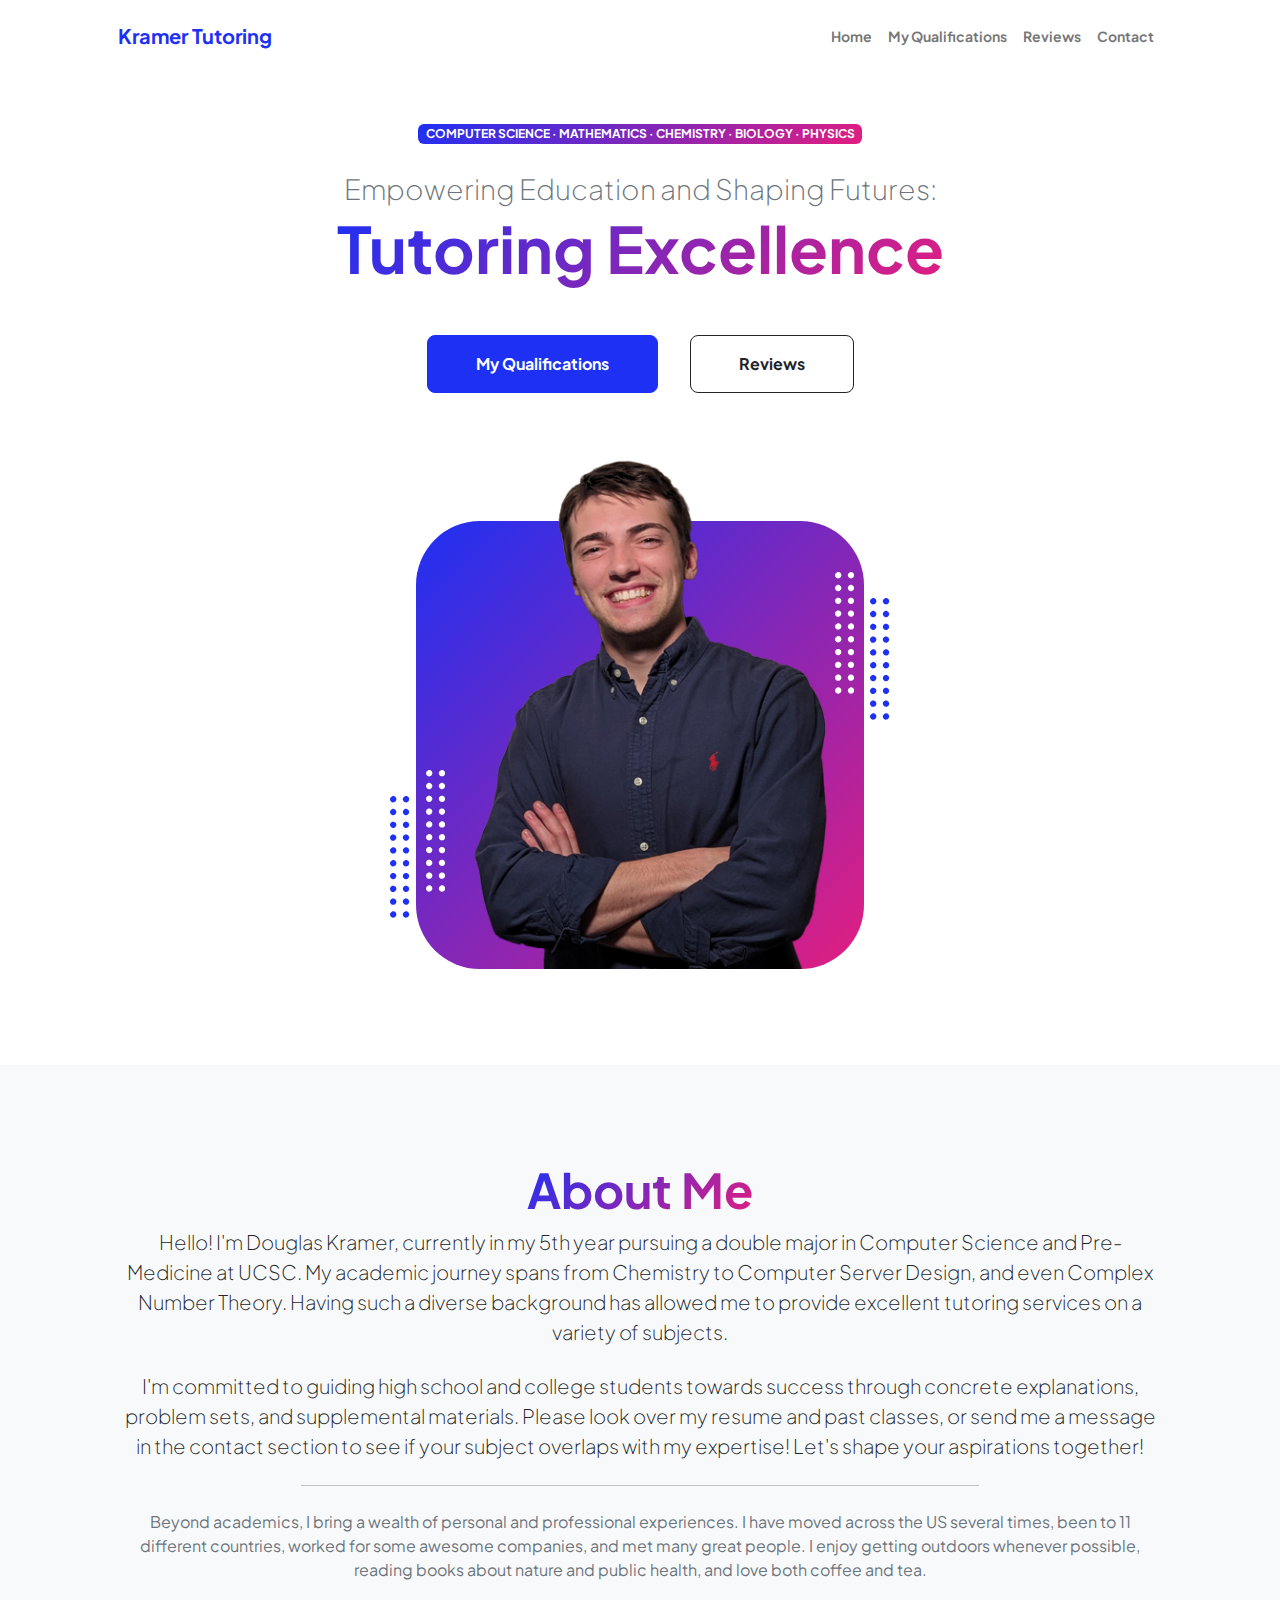
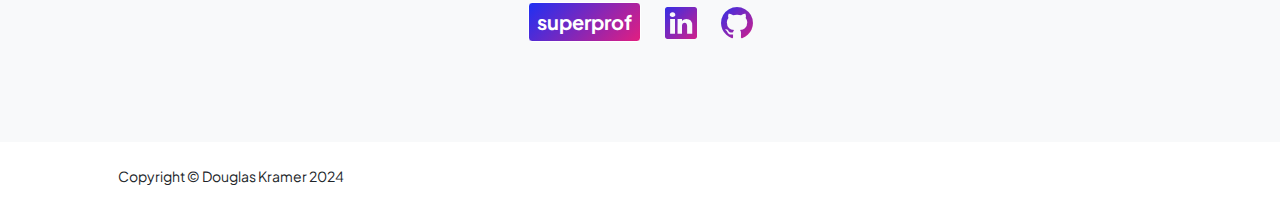
==== commit b1708311: "superprof button text centered" ====
--- a/index.html
+++ b/index.html
@@ -189,13 +189,7 @@
                                 <hr class="my-4 mx-auto" style="width:65%"/>
                                 <p class="text-muted">Beyond academics, I bring a wealth of personal and professional experiences. I have moved across the US several times, been to 11 different countries, worked for some awesome companies, and met many great people. I enjoy getting outdoors whenever possible, reading books about nature and public health, and love both coffee and tea.
                                     </p>
-                                <div class="d-flex justify-content-center fs-2 gap-4">
-                                    <!-- <a class="text-gradient" href="#!"><i class="bi bi-twitter"></i></a> -->
-                                    <!-- <div class="d-grid gap-3 d-sm-flex justify-content-sm-center justify-content-xxl-start mb-3">
-                                        <a class="btn btn-primary btn-lg px-5 py-3 me-sm-3 fs-6 fw-bolder" href="resume.html">My Qualifications</a>
-                                        <a class="btn btn-outline-dark btn-lg px-5 py-3 fs-6 fw-bolder" href="reviews.html">Reviews</a>
-                                    </div> -->
-                                    <!-- <div class="btn btn-lg bg-gradient-primary-to-secondary rounded-1 text-wrap p-1"> -->
+                                <div class="d-flex justify-content-center align-items-center fs-2 gap-4">
                                     <a class="btn bg-gradient-primary-to-secondary btn-sm fs-5 fw-bolder text-white" style="border-color: inherit;" href="https://www.superprof.com/computer-science-and-pre-medical-student-santa-cruz-teach-computer-science-mathematics-chemistry-biology-and.html">superprof</a>
                                     <a class="text-gradient" href="https://www.linkedin.com/in/dekramer-business/"><i class="bi bi-linkedin"></i></a>
                                     <a class="text-gradient" href="https://github.com/dekramer-business"><i class="bi bi-github"></i></a>
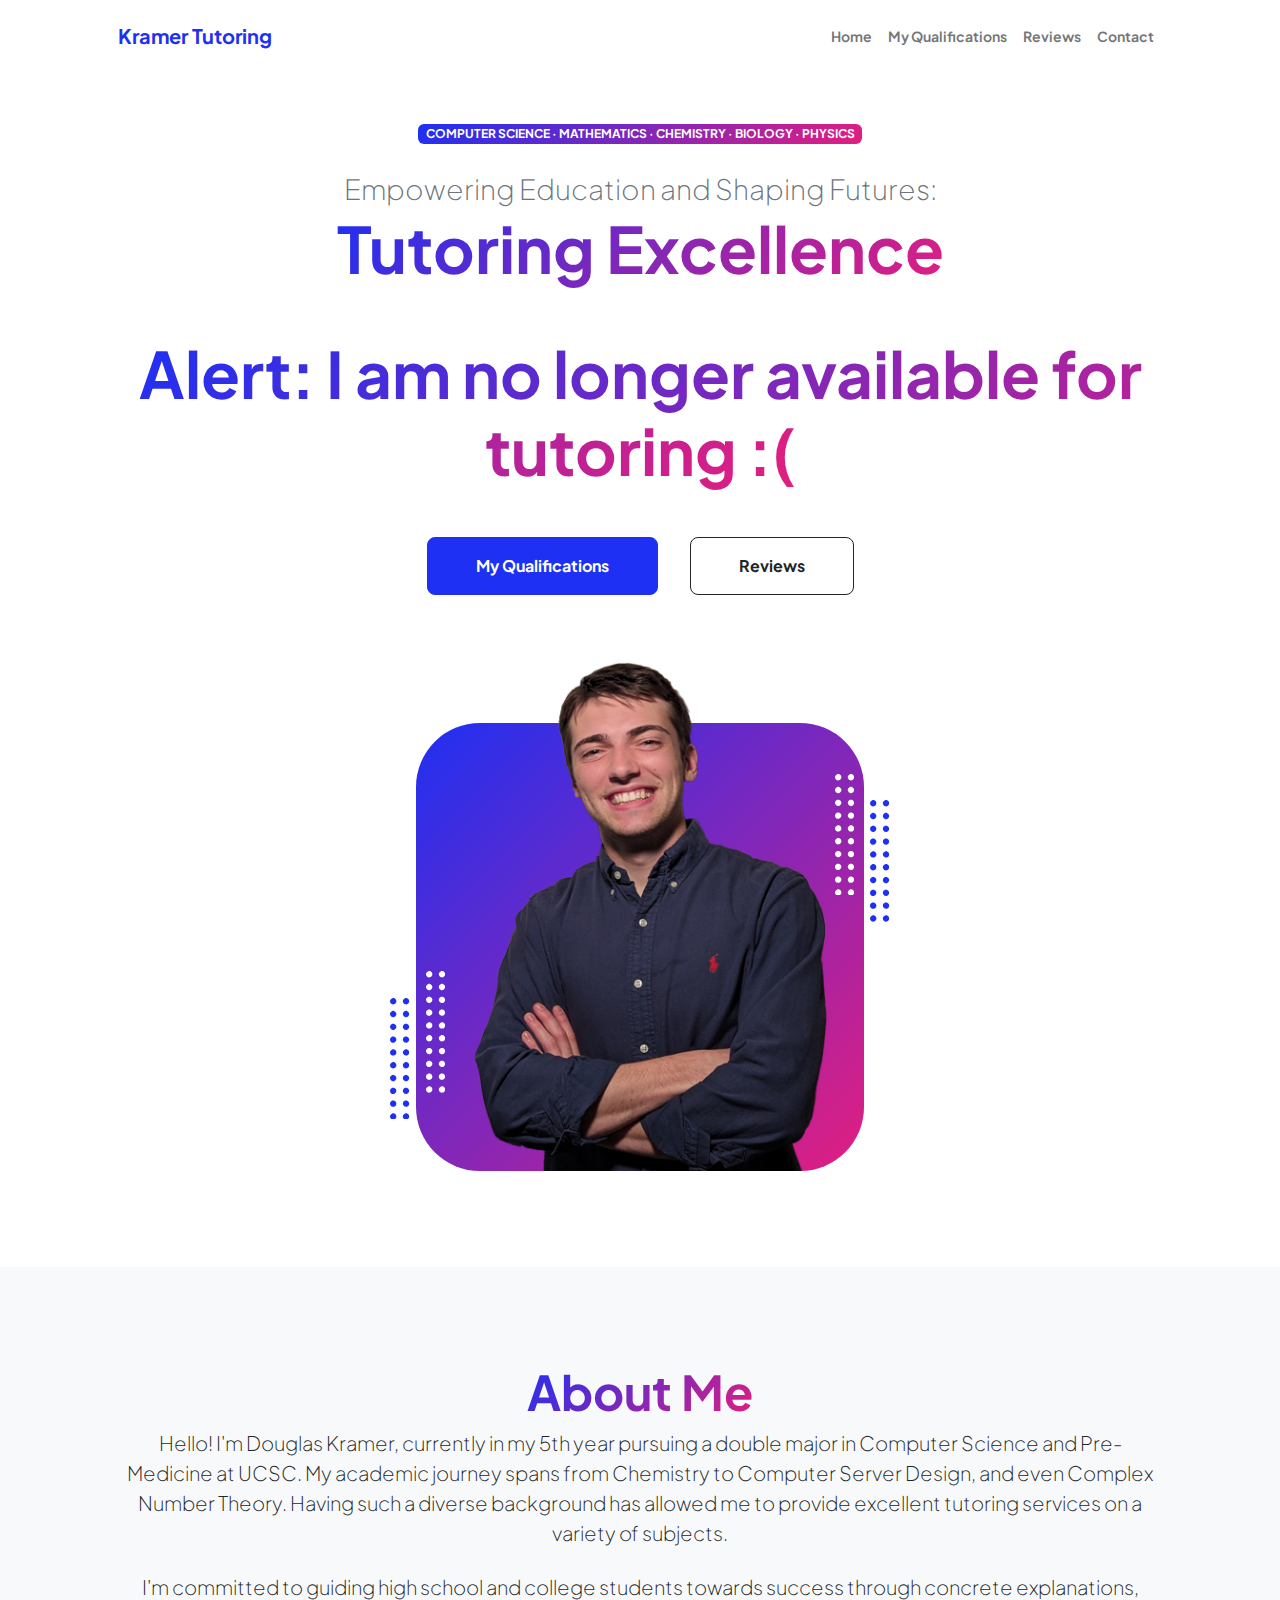
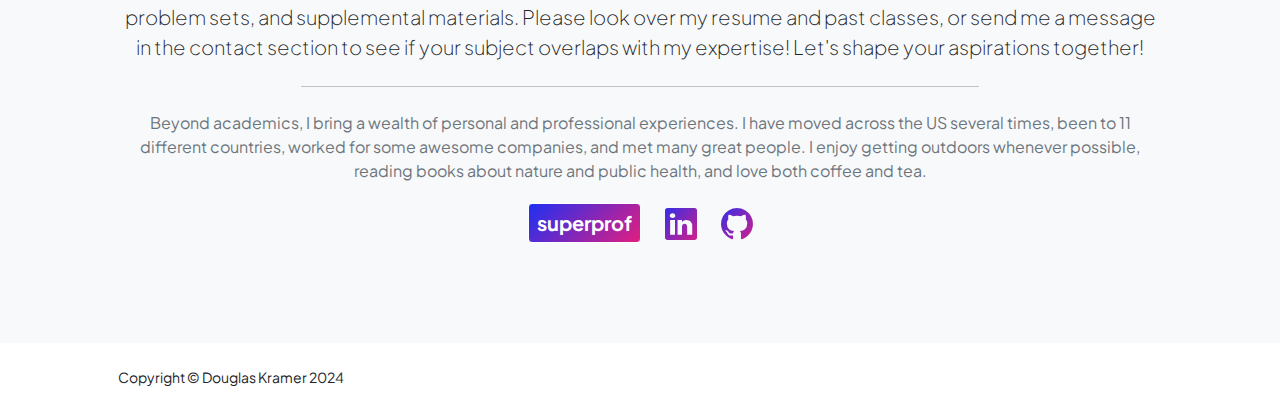
==== commit 1e8b5b41: "no longer available for tutoring" ====
--- a/index.html
+++ b/index.html
@@ -44,6 +44,8 @@
                                 <div class="badge bg-gradient-primary-to-secondary text-wrap text-white mb-4"><div class="text-uppercase">Computer Science &middot; Mathematics &middot; Chemistry &middot; Biology &middot; Physics</div></div>
                                 <div class="fs-3 fw-light text-muted">Empowering Education and Shaping Futures:</div>
                                 <h1 class="display-3 fw-bolder mb-5"><span class="text-gradient d-inline">Tutoring Excellence</span></h1>
+                                <h1 class="display-3 fw-bolder mb-5"><span class="text-gradient d-inline">Alert: I am no longer available for tutoring :(</span></h1>
+
                                 <div class="d-grid gap-3 d-sm-flex justify-content-sm-center justify-content-xxl-start mb-3">
                                     <a class="btn btn-primary btn-lg px-5 py-3 me-sm-3 fs-6 fw-bolder" href="resume.html">My Qualifications</a>
                                     <a class="btn btn-outline-dark btn-lg px-5 py-3 fs-6 fw-bolder" href="reviews.html">Reviews</a>
